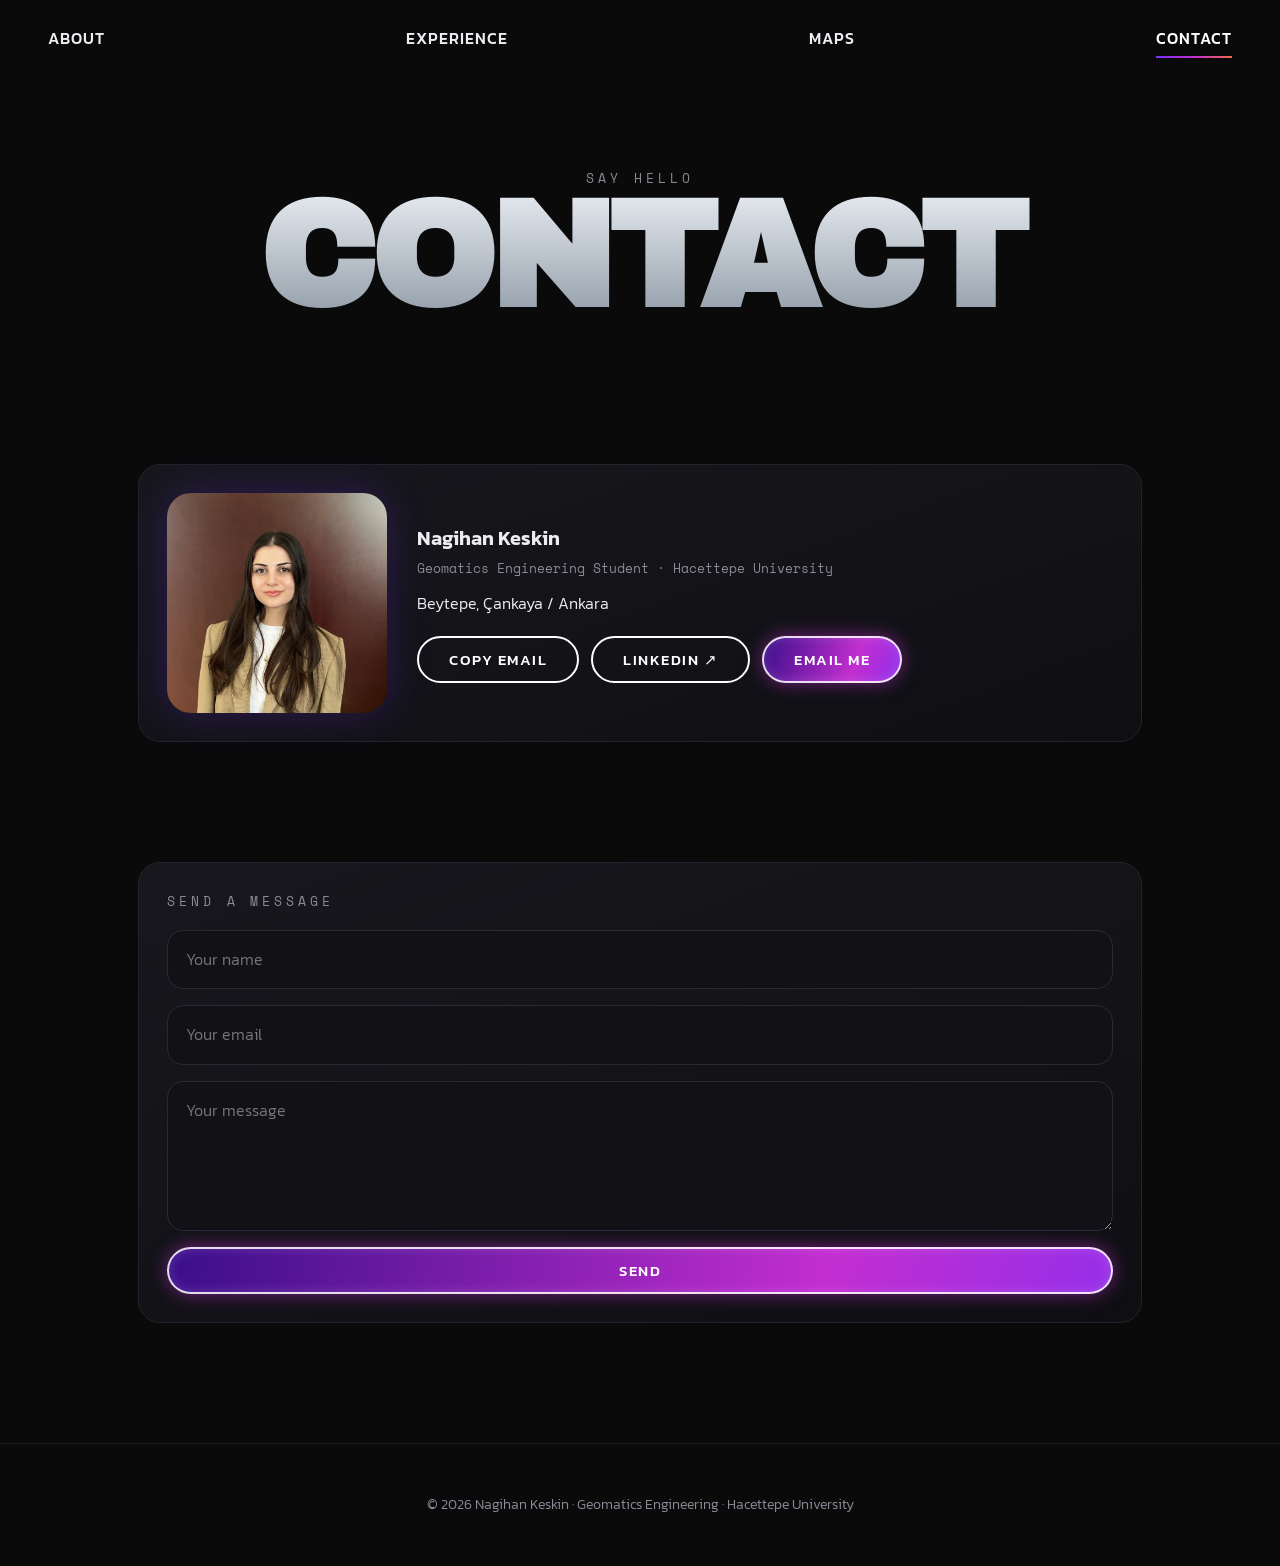
==== contact.html @ 49355ff9 "Add Nagihan Keskin personal web page Animated waving avatar intro, about/experience/maps/contact pag" ====
<!doctype html>
<html lang="en">
<head>
  <meta charset="utf-8">
  <meta name="viewport" content="width=device-width, initial-scale=1">
  <link rel="preconnect" href="https://fonts.googleapis.com">
  <link rel="preconnect" href="https://fonts.gstatic.com" crossorigin>
  <link href="https://fonts.googleapis.com/css2?family=Archivo+Black&family=Kanit:wght@300;400;500;600&family=Space+Mono&display=swap" rel="stylesheet">
  <link rel="stylesheet" href="css/style.css">
  <title>Contact · Nagihan Keskin</title>
</head>
<body>
  <nav class="nav">
    <a href="index.html#about">About</a>
    <a href="experience.html">Experience</a>
    <a href="maps.html">Maps</a>
    <a href="contact.html">Contact</a>
  </nav>

  <header class="page-head">
    <p class="eyebrow">Say hello</p>
    <h1 class="mega">Contact</h1>
  </header>

  <section class="section">
    <div class="card photo-card in observe">
      <img data-db="profile.photo" alt="Portrait of Nagihan Keskin">
      <div>
        <h3><span data-db="profile.firstName"></span> <span data-db="profile.lastName"></span></h3>
        <p class="meta"><span data-db="profile.title"></span> · <span data-db="profile.university"></span></p>
        <p style="margin-bottom:20px"><span data-db="profile.location"></span></p>
        <div style="display:flex;gap:12px;flex-wrap:wrap">
          <button id="copy-email" class="btn btn-outline" type="button">Copy email</button>
          <a class="btn btn-outline" data-db="profile.linkedin" target="_blank" rel="noopener">LinkedIn ↗</a>
          <a class="btn btn-glow" data-db="profile.email" data-db-prefix="mailto:">Email me</a>
        </div>
      </div>
    </div>
  </section>

  <section class="section" style="padding-top:0">
    <div class="card in observe">
      <p class="eyebrow" style="margin-bottom:18px">Send a message</p>
      <form id="contact-form">
        <input name="name" placeholder="Your name" required>
        <input name="email" type="email" placeholder="Your email" required>
        <textarea name="message" placeholder="Your message" required></textarea>
        <button class="btn btn-glow" type="submit">Send</button>
      </form>
    </div>
  </section>

  <footer>© <span data-year></span> <span data-db="profile.firstName"></span> <span data-db="profile.lastName"></span> · Geomatics Engineering · Hacettepe University</footer>
  <script src="data/db.js"></script>
  <script src="js/main.js"></script>
</body>
</html>
---- css/style.css ----
:root {
  --bg: #0a0a0b;
  --bg-2: #121216;
  --text: #ececf1;
  --muted: #8a8a96;
  --dim: #3a3a42;
  --silver-1: #e6ebf0;
  --silver-2: #8f9aa6;
  --purple: #7b2ff7;
  --magenta: #c22ed0;
  --orange: #f06a4a;
  --radius: 999px;
  --maxw: 1100px;
}

* { box-sizing: border-box; margin: 0; padding: 0; }

html { scroll-behavior: smooth; }

body {
  background: var(--bg);
  color: var(--text);
  font-family: "Kanit", system-ui, sans-serif;
  font-weight: 300;
  line-height: 1.6;
  overflow-x: hidden;
}

a { color: inherit; text-decoration: none; }
img { max-width: 100%; display: block; }

/* ---------- NAV ---------- */
.nav {
  position: fixed; inset: 0 0 auto 0; z-index: 50;
  display: flex; justify-content: space-between; align-items: center;
  padding: 22px clamp(16px, 5vw, 48px);
  background: linear-gradient(to bottom, rgba(10,10,11,.9), rgba(10,10,11,0));
  backdrop-filter: blur(2px);
}
.nav a {
  font-weight: 500; letter-spacing: .06em; text-transform: uppercase;
  font-size: clamp(13px, 2.4vw, 16px);
  position: relative; padding: 4px 0;
  transition: color .2s;
}
.nav a::after {
  content: ""; position: absolute; left: 0; right: 0; bottom: -2px; height: 2px;
  background: linear-gradient(90deg, var(--purple), var(--magenta), var(--orange));
  transform: scaleX(0); transform-origin: left; transition: transform .3s;
}
.nav a:hover::after, .nav a.active::after { transform: scaleX(1); }
.nav a.active { color: #fff; }

/* ---------- TYPOGRAPHY ---------- */
.mega {
  font-family: "Archivo Black", "Kanit", sans-serif;
  text-transform: uppercase;
  line-height: .9;
  letter-spacing: -.04em;
  background: linear-gradient(180deg, var(--silver-1) 0%, var(--silver-2) 100%);
  -webkit-background-clip: text; background-clip: text; color: transparent;
}
.section-title { font-size: clamp(48px, 11vw, 120px); text-align: center; margin-bottom: 40px; }
.eyebrow { font-family: "Space Mono", monospace; letter-spacing: .3em; text-transform: uppercase; color: var(--muted); font-size: 13px; }

/* ---------- BUTTONS ---------- */
.btn {
  display: inline-flex; align-items: center; justify-content: center; gap: 8px;
  padding: 14px 30px; border-radius: var(--radius);
  font: 500 15px/1 "Kanit", sans-serif; letter-spacing: .1em; text-transform: uppercase;
  color: #fff; cursor: pointer; border: 2px solid #fff; background: transparent;
  transition: transform .2s, box-shadow .3s, background .3s;
}
.btn:hover { transform: translateY(-2px) scale(1.03); }
.btn:active { transform: scale(.97); }
.btn-outline:hover { background: rgba(255,255,255,.08); }
.btn-glow {
  border-color: rgba(255,255,255,.85);
  background: linear-gradient(110deg, #3a0e8a, var(--magenta) 35%, var(--purple) 60%, var(--orange) 80%, #3a0e8a);
  background-size: 200% 100%;
  box-shadow: 0 0 18px rgba(194,46,208,.55), inset 0 0 12px rgba(255,255,255,.15);
  animation: shimmer 5s linear infinite;
}
.btn-glow:hover { box-shadow: 0 0 34px rgba(194,46,208,.85), inset 0 0 12px rgba(255,255,255,.25); }
@keyframes shimmer { to { background-position: -200% 0; } }

/* ---------- HERO ---------- */
.hero { height: 210vh; position: relative; }
.hero-sticky {
  position: sticky; top: 0; height: 100vh; overflow: hidden;
  display: grid; grid-template-rows: auto minmax(0, 1fr) auto; grid-template-columns: minmax(0, 1fr);
  padding: 96px clamp(16px, 5vw, 48px) 32px;
}
.hero h1 {
  font-size: clamp(44px, 12.5vw, 170px);
  text-align: center; white-space: nowrap;
  animation: drop-in 1s cubic-bezier(.2,.8,.2,1) both;
}
@keyframes drop-in { from { opacity: 0; transform: translateY(-40px) scale(.96); filter: blur(8px); } }

.avatar {
  justify-self: center; align-self: center;
  height: 100%; max-height: 560px; min-height: 0; aspect-ratio: 1 / 2; margin: 12px 0;
  cursor: pointer; outline: none;
  animation: rise 1.2s .25s cubic-bezier(.2,.8,.2,1) both;
  transition: transform .4s;
}
.avatar:hover { transform: scale(1.03); }
.avatar:focus-visible { filter: drop-shadow(0 0 8px var(--magenta)); }
.avatar svg { width: 100%; height: 100%; overflow: visible; }
@keyframes rise { from { opacity: 0; transform: translateY(60px); } }

.hint {
  position: absolute; left: 50%; top: 54%; transform: translateX(-50%);
  font-family: "Space Mono", monospace; font-size: 12px; color: var(--muted);
  pointer-events: none; opacity: 0; animation: fade 1s 2s forwards;
  white-space: nowrap; display: none;
}

.hero-bottom { display: flex; justify-content: space-between; align-items: flex-end; gap: 24px; flex-wrap: wrap; }
.tagline { text-transform: uppercase; font-size: clamp(16px, 2.4vw, 22px); line-height: 1.55; letter-spacing: .02em; }
.tagline span { display: block; opacity: 0; animation: fade-up .7s forwards; }
.hero-ctas { display: flex; flex-direction: column; gap: 16px; animation: fade 1s 1s both; }
@keyframes fade-up { from { opacity: 0; transform: translateY(14px); } to { opacity: 1; transform: none; } }
@keyframes fade { from { opacity: 0; } to { opacity: 1; } }

.scroll-cue {
  position: absolute; bottom: 12px; left: 50%; transform: translateX(-50%);
  width: 22px; height: 36px; border: 2px solid var(--muted); border-radius: 12px;
}
.scroll-cue::after {
  content: ""; position: absolute; left: 50%; top: 6px; width: 4px; height: 8px;
  margin-left: -2px; border-radius: 2px; background: var(--muted);
  animation: wheel 1.6s infinite;
}
@keyframes wheel { to { transform: translateY(12px); opacity: 0; } }

/* ---------- FLOATING ICONS ---------- */
.floaters { position: relative; height: 0; }
.float {
  position: absolute; width: clamp(70px, 13vw, 130px);
  animation: bob 6s ease-in-out infinite;
  filter: drop-shadow(0 10px 25px rgba(123,47,247,.35));
  transition: transform .3s;
  cursor: grab;
}
.float:hover { animation-play-state: paused; transform: scale(1.15) rotate(-8deg); }
.float:nth-child(2) { animation-delay: -1.5s; }
.float:nth-child(3) { animation-delay: -3s; }
.float:nth-child(4) { animation-delay: -4.5s; }
@keyframes bob {
  0%,100% { transform: translateY(0) rotate(-6deg); }
  50% { transform: translateY(-18px) rotate(6deg); }
}

/* ---------- ABOUT ---------- */
.section { padding: 120px clamp(16px, 5vw, 48px); max-width: var(--maxw); margin: 0 auto; position: relative; }
.reveal-text {
  font-size: clamp(19px, 3vw, 30px); font-weight: 400; text-align: center;
  line-height: 1.9; max-width: 900px; margin: 0 auto;
}
.reveal-text .w { color: var(--dim); transition: color .35s; }
.reveal-text .w.on { color: var(--text); }
.center { text-align: center; margin-top: 50px; }

/* ---------- CARDS ---------- */
.grid { display: grid; gap: 22px; grid-template-columns: repeat(auto-fit, minmax(260px, 1fr)); }
.card {
  background: linear-gradient(160deg, #17171d, #0f0f13);
  border: 1px solid #23232b; border-radius: 22px; padding: 28px;
  transition: transform .3s, border-color .3s, box-shadow .3s;
}
.card:hover { transform: translateY(-6px); border-color: #4b2a7a; box-shadow: 0 18px 40px rgba(123,47,247,.18); }
.card h3 { font-weight: 600; font-size: 20px; margin-bottom: 4px; }
.card .meta { color: var(--muted); font-family: "Space Mono", monospace; font-size: 13px; margin-bottom: 12px; }
.chip {
  display: inline-block; margin: 4px; padding: 8px 16px; border-radius: var(--radius);
  border: 1px solid #33333d; font-size: 14px; cursor: default; transition: all .25s;
}
.chip:hover { border-color: var(--magenta); background: rgba(194,46,208,.12); transform: translateY(-2px); }

.bar { height: 8px; border-radius: 4px; background: #23232b; overflow: hidden; }
.bar > i {
  display: block; height: 100%; width: 0;
  background: linear-gradient(90deg, var(--purple), var(--magenta), var(--orange));
  transition: width 1.4s cubic-bezier(.2,.8,.2,1);
}

/* scroll ile beliren öğeler */
.in { opacity: 0; transform: translateY(30px); transition: opacity .8s, transform .8s; }
.in.visible { opacity: 1; transform: none; }

/* ---------- TABLE (tabular info with images) ---------- */
.table-wrap { overflow-x: auto; border-radius: 18px; border: 1px solid #23232b; }
table { width: 100%; border-collapse: collapse; min-width: 560px; }
th, td { padding: 16px 18px; text-align: left; border-bottom: 1px solid #1e1e25; }
th { font-family: "Space Mono", monospace; font-weight: 400; font-size: 12px; letter-spacing: .2em; text-transform: uppercase; color: var(--muted); background: #111116; }
tbody tr { transition: background .25s; cursor: pointer; }
tbody tr:hover { background: rgba(123,47,247,.08); }
tbody tr.selected { background: rgba(194,46,208,.14); }
td img { width: 44px; height: 44px; border-radius: 12px; transition: transform .3s; }
tbody tr:hover td img { transform: rotate(-8deg) scale(1.1); }
td .bar { width: 160px; }
.lvl { font-family: "Space Mono", monospace; color: var(--muted); font-size: 13px; margin-left: 8px; }

/* ---------- PAGE HEADER ---------- */
.page-head { padding: 150px clamp(16px, 5vw, 48px) 20px; text-align: center; }
.page-head h1 { font-size: clamp(54px, 13vw, 150px); }
.page-head p { color: var(--muted); max-width: 640px; margin: 18px auto 0; }

/* ---------- MAPS ---------- */
.map-box { height: 460px; border-radius: 22px; overflow: hidden; border: 1px solid #23232b; background: #111; }
.map-note { color: var(--muted); font-size: 14px; margin-top: 12px; font-family: "Space Mono", monospace; }
.map-tools { display: flex; gap: 10px; flex-wrap: wrap; margin-bottom: 14px; }
.map-tools .btn { padding: 10px 18px; font-size: 12px; }
.zoom-badge {
  font-family: "Space Mono", monospace; font-size: 12px; padding: 10px 16px;
  border-radius: var(--radius); border: 1px solid #33333d; color: var(--muted);
}
.zoom-badge b { color: var(--text); }
.ol-popup {
  background: #15151b; color: var(--text); border: 1px solid #4b2a7a;
  padding: 10px 14px; border-radius: 12px; font-size: 14px; white-space: nowrap;
  transform: translate(-50%, calc(-100% - 14px));
}
.leaflet-popup-content-wrapper, .leaflet-popup-tip { background: #15151b; color: var(--text); }

/* ---------- CONTACT ---------- */
form { display: grid; gap: 16px; }
input, textarea {
  width: 100%; padding: 16px 18px; border-radius: 16px; border: 1px solid #2a2a33;
  background: #111116; color: var(--text); font: inherit; transition: border-color .2s, box-shadow .2s;
}
input:focus, textarea:focus { outline: none; border-color: var(--magenta); box-shadow: 0 0 0 3px rgba(194,46,208,.2); }
textarea { min-height: 150px; resize: vertical; }
.toast {
  position: fixed; bottom: 24px; left: 50%; transform: translate(-50%, 120px);
  background: #1b1b22; border: 1px solid #4b2a7a; padding: 12px 22px; border-radius: var(--radius);
  transition: transform .4s; z-index: 100;
}
.toast.show { transform: translate(-50%, 0); }

.photo-card { display: grid; grid-template-columns: 220px 1fr; gap: 30px; align-items: center; }
.photo-card img { border-radius: 24px; aspect-ratio: 1; object-fit: cover; box-shadow: 0 0 40px rgba(123,47,247,.25); transition: transform .4s; }
.photo-card img:hover { transform: rotate(-2deg) scale(1.03); }

footer { text-align: center; padding: 50px 16px; color: var(--muted); font-size: 14px; border-top: 1px solid #18181d; }

@media (max-width: 640px) {
  .hero-bottom { flex-direction: column; align-items: stretch; }
  .hero-ctas { flex-direction: row; justify-content: space-between; }
  .hero-ctas .btn { padding: 12px 18px; font-size: 13px; }
  .photo-card { grid-template-columns: 1fr; text-align: center; }
  .photo-card img { width: 180px; margin: 0 auto; }
  .map-box { height: 380px; }
}

@media (prefers-reduced-motion: reduce) {
  *, *::before, *::after { animation: none !important; transition: none !important; }
  .tagline span, .in { opacity: 1; transform: none; }
}
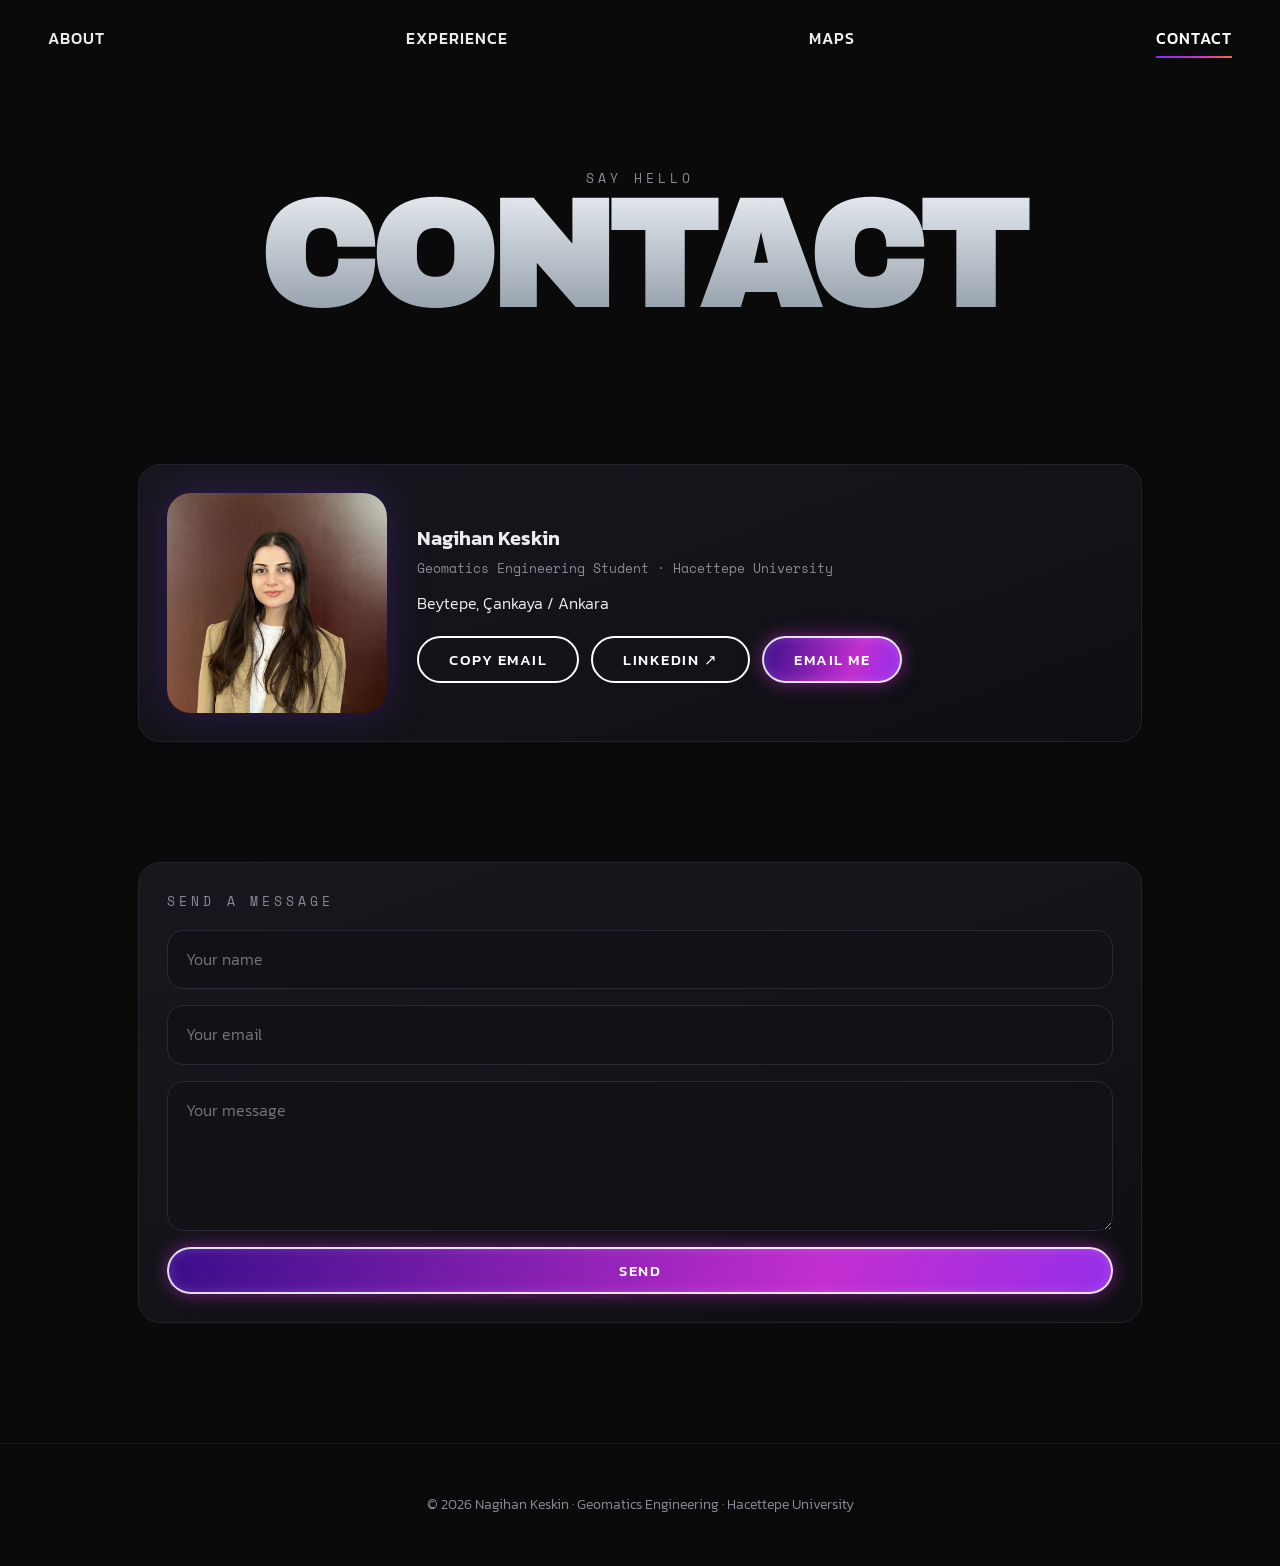
==== commit 232d040c: "Fix hero video size on mobile Cache-bust CSS/JS so phones don't combine new HTML with a stale styles" ====
--- a/contact.html
+++ b/contact.html
@@ -6,7 +6,7 @@
   <link rel="preconnect" href="https://fonts.googleapis.com">
   <link rel="preconnect" href="https://fonts.gstatic.com" crossorigin>
   <link href="https://fonts.googleapis.com/css2?family=Archivo+Black&family=Kanit:wght@300;400;500;600&family=Space+Mono&display=swap" rel="stylesheet">
-  <link rel="stylesheet" href="css/style.css">
+  <link rel="stylesheet" href="css/style.css?v=3">
   <title>Contact · Nagihan Keskin</title>
 </head>
 <body>
@@ -51,7 +51,7 @@
   </section>
 
   <footer>© <span data-year></span> <span data-db="profile.firstName"></span> <span data-db="profile.lastName"></span> · Geomatics Engineering · Hacettepe University</footer>
-  <script src="data/db.js"></script>
-  <script src="js/main.js"></script>
+  <script src="data/db.js?v=3"></script>
+  <script src="js/main.js?v=3"></script>
 </body>
 </html>
--- a/css/style.css
+++ b/css/style.css
@@ -17,6 +17,9 @@
 
 html { scroll-behavior: smooth; }
 
+@view-transition { navigation: auto; }
+::view-transition-old(root), ::view-transition-new(root) { animation-duration: .25s; }
+
 body {
   background: var(--bg);
   color: var(--text);
@@ -35,7 +38,6 @@
   display: flex; justify-content: space-between; align-items: center;
   padding: 22px clamp(16px, 5vw, 48px);
   background: linear-gradient(to bottom, rgba(10,10,11,.9), rgba(10,10,11,0));
-  backdrop-filter: blur(2px);
 }
 .nav a {
   font-weight: 500; letter-spacing: .06em; text-transform: uppercase;
@@ -79,16 +81,15 @@
   background: linear-gradient(110deg, #3a0e8a, var(--magenta) 35%, var(--purple) 60%, var(--orange) 80%, #3a0e8a);
   background-size: 200% 100%;
   box-shadow: 0 0 18px rgba(194,46,208,.55), inset 0 0 12px rgba(255,255,255,.15);
-  animation: shimmer 5s linear infinite;
-}
-.btn-glow:hover { box-shadow: 0 0 34px rgba(194,46,208,.85), inset 0 0 12px rgba(255,255,255,.25); }
-@keyframes shimmer { to { background-position: -200% 0; } }
+}
+.btn-glow:hover { background-position: 100% 0; box-shadow: 0 0 34px rgba(194,46,208,.85), inset 0 0 12px rgba(255,255,255,.25); }
+.btn-glow { transition: transform .2s, box-shadow .3s, background-position .6s; }
 
 /* ---------- HERO ---------- */
-.hero { height: 210vh; position: relative; }
 .hero-sticky {
-  position: sticky; top: 0; height: 100vh; overflow: hidden;
+  min-height: 100vh; min-height: 100svh; position: relative;
   display: grid; grid-template-rows: auto minmax(0, 1fr) auto; grid-template-columns: minmax(0, 1fr);
+  gap: 20px;
   padding: 96px clamp(16px, 5vw, 48px) 32px;
 }
 .hero h1 {
@@ -96,26 +97,22 @@
   text-align: center; white-space: nowrap;
   animation: drop-in 1s cubic-bezier(.2,.8,.2,1) both;
 }
-@keyframes drop-in { from { opacity: 0; transform: translateY(-40px) scale(.96); filter: blur(8px); } }
-
-.avatar {
+@keyframes drop-in { from { opacity: 0; transform: translateY(-40px); } }
+
+.hero-media {
   justify-self: center; align-self: center;
-  height: 100%; max-height: 560px; min-height: 0; aspect-ratio: 1 / 2; margin: 12px 0;
-  cursor: pointer; outline: none;
-  animation: rise 1.2s .25s cubic-bezier(.2,.8,.2,1) both;
-  transition: transform .4s;
-}
-.avatar:hover { transform: scale(1.03); }
-.avatar:focus-visible { filter: drop-shadow(0 0 8px var(--magenta)); }
-.avatar svg { width: 100%; height: 100%; overflow: visible; }
-@keyframes rise { from { opacity: 0; transform: translateY(60px); } }
-
-.hint {
-  position: absolute; left: 50%; top: 54%; transform: translateX(-50%);
-  font-family: "Space Mono", monospace; font-size: 12px; color: var(--muted);
-  pointer-events: none; opacity: 0; animation: fade 1s 2s forwards;
-  white-space: nowrap; display: none;
-}
+  width: min(100%, 860px);
+  width: min(100%, 860px, calc((100vh - 400px) * 16 / 9));
+  width: min(100%, 860px, calc((100svh - 400px) * 16 / 9));
+  min-width: min(100%, 320px);
+  aspect-ratio: 16 / 9;
+  border-radius: 24px; overflow: hidden;
+  background: #3a1d17 url("../assets/video/nagihan-intro-poster.jpg") center / cover;
+  box-shadow: 0 0 60px rgba(123,47,247,.25);
+  animation: rise 1s .2s cubic-bezier(.2,.8,.2,1) both;
+}
+.hero-video { width: 100%; height: 100%; object-fit: cover; display: block; }
+@keyframes rise { from { opacity: 0; transform: translateY(40px); } }
 
 .hero-bottom { display: flex; justify-content: space-between; align-items: flex-end; gap: 24px; flex-wrap: wrap; }
 .tagline { text-transform: uppercase; font-size: clamp(16px, 2.4vw, 22px); line-height: 1.55; letter-spacing: .02em; }
@@ -140,7 +137,7 @@
 .float {
   position: absolute; width: clamp(70px, 13vw, 130px);
   animation: bob 6s ease-in-out infinite;
-  filter: drop-shadow(0 10px 25px rgba(123,47,247,.35));
+  will-change: transform;
   transition: transform .3s;
   cursor: grab;
 }
@@ -247,6 +244,9 @@
 footer { text-align: center; padding: 50px 16px; color: var(--muted); font-size: 14px; border-top: 1px solid #18181d; }
 
 @media (max-width: 640px) {
+  /* telefonda sadece yanlardaki arka plan biraz kırpılır, kişi tam görünür */
+  .hero-media { width: 100%; aspect-ratio: 4 / 3; }
+  .scroll-cue { display: none; }
   .hero-bottom { flex-direction: column; align-items: stretch; }
   .hero-ctas { flex-direction: row; justify-content: space-between; }
   .hero-ctas .btn { padding: 12px 18px; font-size: 13px; }
